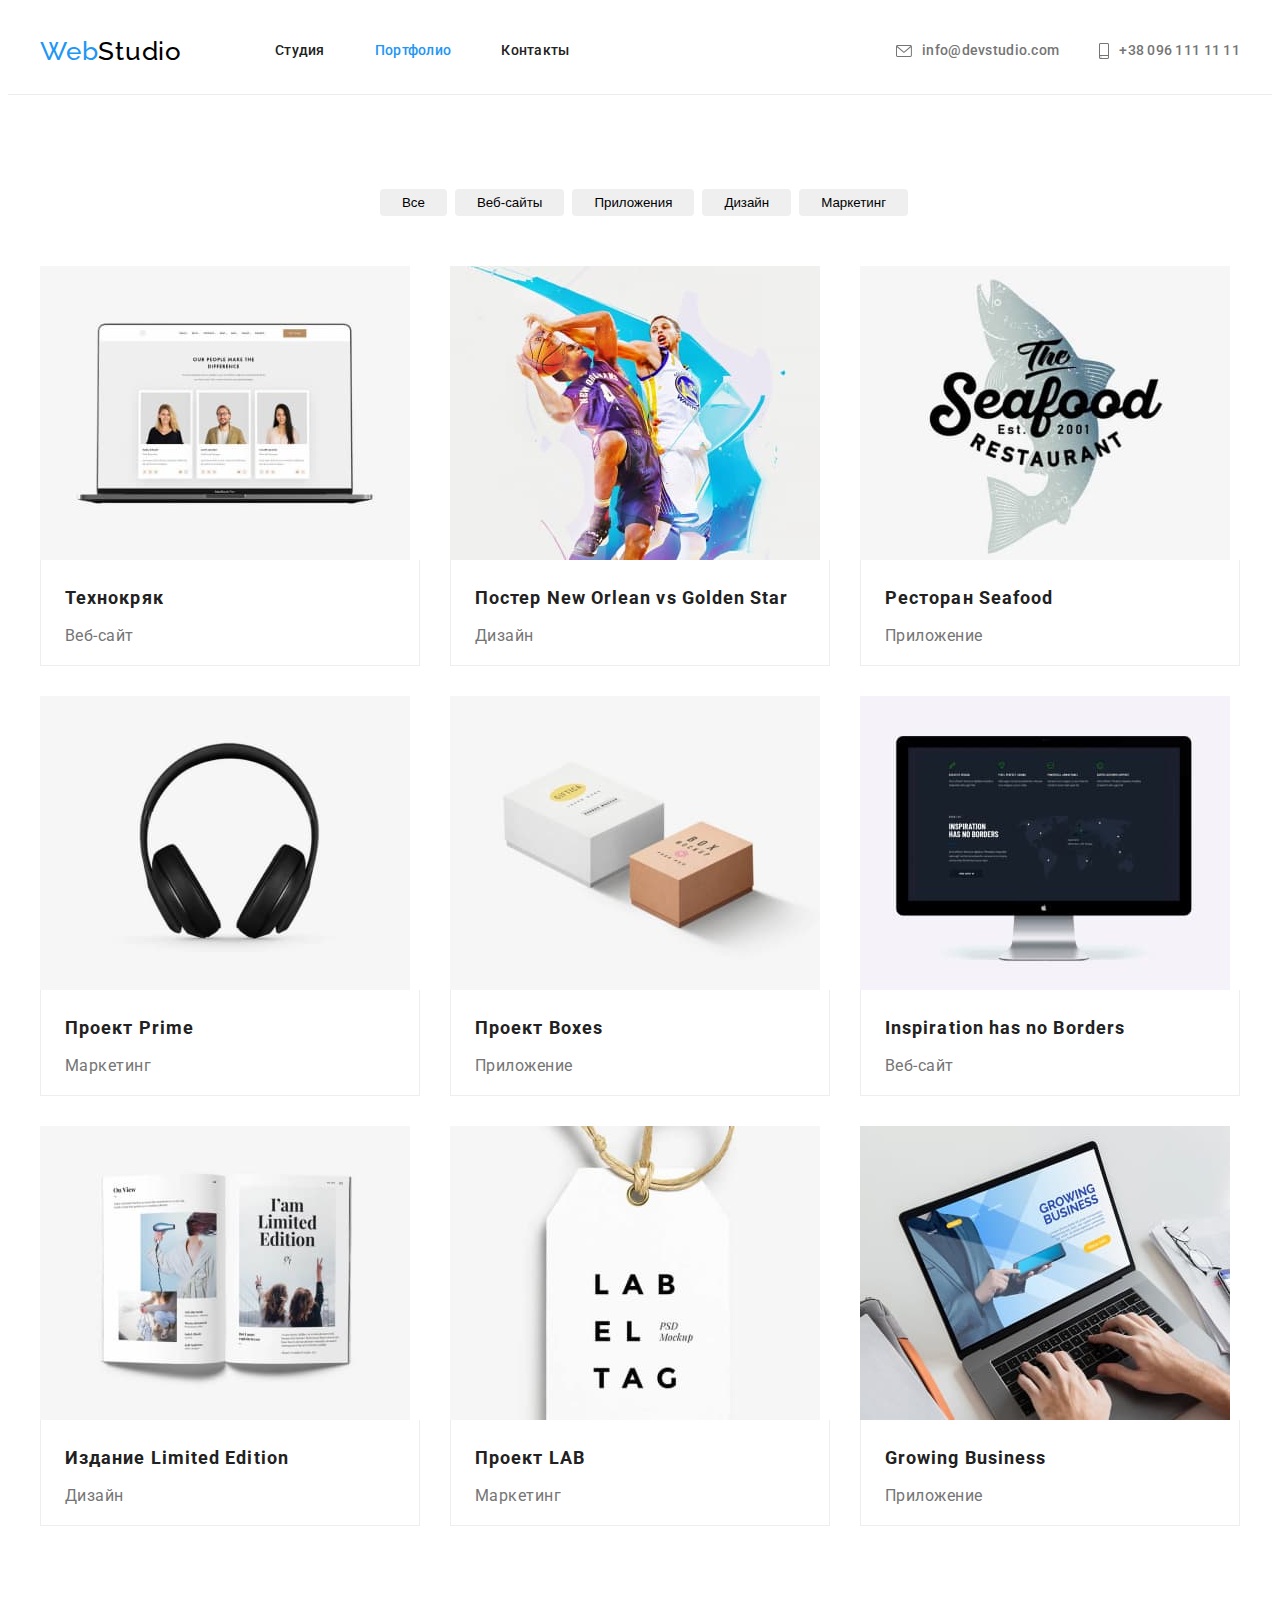
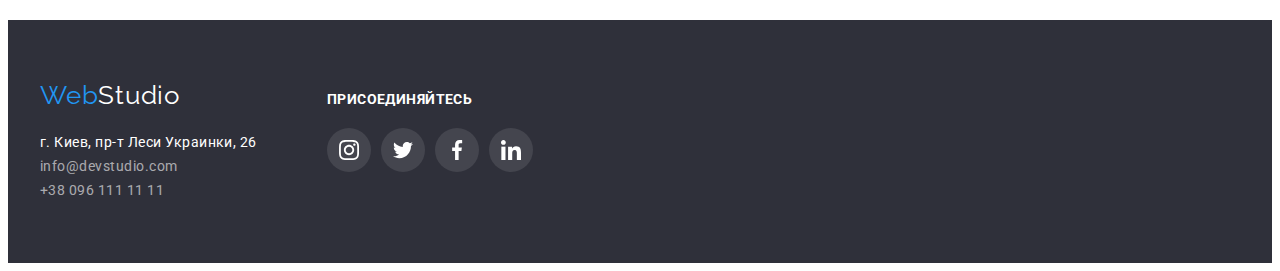
==== portfolio.html @ 00ef2872 "21-03" ====
<!DOCTYPE html>
<html lang="ru">
<head>
    <meta charset="UTF-8">
    <meta http-equiv="X-UA-Compatible" content="IE=edge">
    <meta name="viewport" content="width=device-width, initial-scale=1.0">
    <title>Document</title>
    <link rel="stylesheet" href="https://cdnjs.cloudflare.com/ajax/libs/modern-normalize/1.0.0/modern-normalize.min.css"
        integrity="sha512-ISS7cAi1PEhQ8jnbJpJZMd29NlhNj4AWYyLOSp2CE/CsHxTCu+r+t0D2yoJudVrd0/8fTVPUVDzY5Tvli75u/g=="
        crossorigin="anonymous" />
    <link rel="preconnect" href="https://fonts.gstatic.com">
    <link href="https://fonts.googleapis.com/css2?family=Raleway:wght@700&family=Roboto:wght@400;500;700;900&display=swap"
        rel="stylesheet">
    <link rel="stylesheet" href="./css/style.css">
    
</head>
<body>
    <!--Шапка сайта-->
    <header class="header">
        <div class="container page-header">
            <!--Навигация-->
            <nav>
                <!--Логотип-->
                <a href="./index.html" class="logo-header"><span>Web</span>Studio</a>
                <ul class="site-nav">
                    <li><a href="./index.html" class="link">Студия</a></li>
                    <li><a href="./portfolio.html" class="link current">Портфолио</a></li>
                    <li><a href="" class="link">Контакты</a></li>
                </ul>
            </nav>
            <ul class="communication-header">
                <li>
                    <div class="communication-header-container">
                        <svg class="communication-header-icon" width="16" height="12">
                            <use href="./images/icons.svg#icon-envelope"></use>
                        </svg>
                        <a href="mailto:info@devstudio.com" class="link">info@devstudio.com</a>
                    </div>
                </li>
                <li>
                    <div class="communication-header-container">
                        <svg class="communication-header-icon" width="10" height="16">
                            <use href="./images/icons.svg#icon-smartphone"></use>
                        </svg>
                        <a href="tel:+380961111111" class="link">+38 096 111 11 11</a>
                    </div>
                </li>
            </ul>
        </div>
    </header>
    <main>
        <!-- Секция Портфолио -->
        <h1 class="visually-hidden">Портфолио</h1>
        <!--Фильтр проектов-->
        <section class="portfoleo">
            <div class="container">
                <h2 class="visually-hidden">Фильтр проектов</h2>
                <ul class="portfoleo-filters-list">
                    <li class="portfoleo-filters-list-item">
                        <button type="button" class="portfoleo-button">Все</button>
                    </li>
                    <li class="portfoleo-filters-list-item">
                        <button type="button" class="portfoleo-button">Веб-сайты</button>
                    </li>
                    <li class="portfoleo-filters-list-item">
                        <button type="button" class="portfoleo-button">Приложения</button>
                    </li>
                    <li class="portfoleo-filters-list-item">
                        <button type="button" class="portfoleo-button">Дизайн</button>
                    </li>
                    <li class="portfoleo-filters-list-item">
                        <button type="button" class="portfoleo-button">Маркетинг</button>
                    </li>
                </ul>
                <!--Список проектов-->
                <h2 class="visually-hidden">Список проектов</h2>
                <ul class="portfoleo-project-list">
                    <li class="portfoleo-project-list-item">
                        <img src="./images/project/web-tekhnokryak.jpg" alt="На ноутбуке мужчина и две денщины" width="370">
                        <div class="portfoleo-project-wapper">
                            <h3 class="section-list">Технокряк</h3>
                            <p>Веб-сайт</p>
                        </div>
                    </li>
                    <li class="portfoleo-project-list-item">
                        <img src="./images/project/poster-basketball.jpg" alt="Двое мужчин играют в баскетбол" width="370">
                        <div class="portfoleo-project-wapper">
                            <h3 class="section-list">Постер New Orlean vs Golden Star</h3>
                            <p>Дизайн</p>
                        </div>
                    </li>
                    <li class="portfoleo-project-list-item">
                        <img src="./images/project/seafood.jpg" alt="Логотип ресторана Seafood" width="370">
                            <div class="portfoleo-project-wapper">
                            <h3 class="section-list">Ресторан Seafood</h3>
                        <p>Приложение</p>
                    </div>
                    </li>
                    <li class="portfoleo-project-list-item">
                        <img src="./images/project/project-prime.jpg" alt="Фотография наушников" width="370">
                        <div class="portfoleo-project-wapper">
                            <h3 class="section-list">Проект Prime</h3>
                            <p>Маркетинг</p>
                        </div>
                    </li>
                    <li class="portfoleo-project-list-item">
                        <img src="./images/project/project-boxes.jpg" alt="Две коробки с надписями" width="370">
                        <div class="portfoleo-project-wapper">
                            <h3 class="section-list">Проект Boxes</h3>
                            <p>Приложение</p>
                        </div>
                    </li>
                    <li class="portfoleo-project-list-item">
                        <img src="./images/project/web-inspiration.jpg" alt="Монитор с изображением страницы Веб-сайа" width="370">
                        <div class="portfoleo-project-wapper">
                            <h3 class="section-list">Inspiration has no Borders</h3>
                            <p>Веб-сайт</p>
                        </div>
                    </li>
                    <li class="portfoleo-project-list-item">
                        <img src="./images/project/limited-edition.jpg" alt="Разворот журнала" width="370">
                        <div class="portfoleo-project-wapper">
                            <h3 class="section-list">Издание Limited Edition</h3>
                            <p>Дизайн</p>
                        </div>
                    </li>
                    <li class="portfoleo-project-list-item">
                        <img src="./images/project/project-lab.jpg" alt="Изображение ярлыка" width="370">
                        <div class="portfoleo-project-wapper">
                            <h3 class="section-list">Проект LAB</h3>
                            <p>Маркетинг</p>
                        </div>
                    </li>
                    <li class="portfoleo-project-list-item">
                        <img src="./images/project/growing-business.jpg" alt="Человек работает на ноутбуке" width="370">
                        <div class="portfoleo-project-wapper">
                            <h3 class="section-list">Growing Business</h3>
                            <p>Приложение</p>
                        </div>
                    </li>
                </ul>
            </div>
        </section>
    </main>
    <!--Подвал сайта-->
    <footer>
        <div class="container">
            <!--Логотип-->
            <div class="footer-address">
                <a href="./index.html" class="logo-footer"><span>Web</span>Studio</a>
                <address class="address">
                    <p>г. Киев, пр-т Леси Украинки, 26</p>
                    <ul class="communication-footer">
                        <li><a href="mailto:info@devstudio.com" class="link">info@devstudio.com</a></li>
                        <li><a href="tel:+380961111111" class="link">+38 096 111 11 11</a></li>
                    </ul>
                </address>
            </div>
            <div class="footer-social">
                <p>присоединяйтесь</p>
                <ul class="footer-social-list">
                    <li class="footer-social-list-item"><a href="https://www.instagram.com/" class="social-list-link">
                            <svg class="footer-social-list-icon">
                                <use href="./images/icons.svg#icon-instagram"></use>
                            </svg>
                        </a>
                    </li>
                    <li class="footer-social-list-item"><a href="https://twitter.com/" class="social-list-link">
                            <svg class="footer-social-list-icon">
                                <use href="./images/icons.svg#icon-twitter"></use>
                            </svg>
                        </a>
                    </li>
                    <li class="footer-social-list-item"><a href="" class="social-list-link">
                            <svg class="footer-social-list-icon">
                                <use href="./images/icons.svg#icon-facebook"></use>
                            </svg>
                        </a>
                    </li>
                    <li class="footer-social-list-item"><a href="https://www.linkedin.com/" class="social-list-link">
                            <svg class="footer-social-list-icon">
                                <use href="./images/icons.svg#icon-linkedin"></use>
                            </svg>
                        </a>
                    </li>
                </ul>
            </div>
        </div>
    </footer>
</body>
</html>
---- css/style.css ----
/* Основной цвет текста #757575 */
/* Вторичный цвет текста #212121 */
/* Синий цвет #2196F3 */
/* Белый цвет #FFFFFF */
/* Цвет ссылок футера rgba(255, 255, 255, 0.6) */
/* Вторичный цвет фона #F5F4FA */

:root {
  --primary-text-color: #757575;
  --primary-section-text-color: #ffffff;
  --primary-section-background-color: #2f303a;
  --footer-section-background-color: #2f303a;
  --footer-social-background-color: rgba(255, 255, 255, 0.1);
  --title-text-color: #212121;
  --accent-color: #2196f3;
  --primary-background-color: #ffffff;
  --second-background-color: #f5f4fa;
  --logo-header-color: #000000;
  --logo-footer-color: #ffffff;
  --communication-footer-color: rgb(255, 255, 255, 0.6);
  --color-text-btn: #ffffff;
  --btn-hover-color: #188ce8;
  --social-primary-color: #afb1b8;
  --regular-client-link-primary-color: #afb1b8;
  --social-second-color: #ffffff;
}

/* Сброс стилей для h1-h6, p */
h1,
h2,
h3,
h4,
h5,
h6,
p {
  margin: 0;
}

/* Убираем маркеры из списков */
ul {
  list-style: none;
  margin: 0;
  padding: 0;
}

img {
  display: block;
}
body {
  /* Подгружаем шрифты */
  font-family: 'Roboto', sans-serif;
  letter-spacing: 0.03em;
  /* Основной цвет текста #757575 */
  color: var(--primary-text-color);

  /* Основной цвет фона #ffffff */
  background-color: var(---primary-background-color);
}

/* ==========Прячем ненужные заголовки */
.visually-hidden {
  position: absolute !important;
  clip: rect(1px 1px 1px 1px); /* IE6, IE7 */
  clip: rect(1px, 1px, 1px, 1px);
  padding: 0 !important;
  border: 0 !important;
  height: 1px !important;
  width: 1px !important;
  overflow: hidden;
}
/* ===Класс КОНТЕЙНЕР */
.container {
  width: 1200px;
  margin: 0 auto;
  padding: 0 15px;
}

.page-header,
.page-header nav,
.site-nav,
.communication-header {
  display: flex;
  align-items: center;
}
.page-header {
  justify-content: space-between;
  align-items: center;
  padding: 25px 0;
}

/* Задаем стиль для h2 */
.container h2 {
  font-weight: bold;
  font-size: 36px;
  line-height: 1.17;
  text-align: center;
  margin-bottom: 50px;
}

/* ===Класс Секция */
.section {
  padding-top: 94px;
  padding-bottom: 94px;
}
/* =======================ШАПКА САЙТА========================= */
/* Шапка сайта */
.page-header {
  background-color: var(--header-background-color);
  font-weight: 500;
  font-size: 14px;
  line-height: 1.14;
  letter-spacing: 0.02em;
}

/* Логотип в шапке */

.logo-header {
  display: inline-block;
  font-family: 'Raleway', sans-serif;
  font-size: 26px;
  line-height: 1.19;
  letter-spacing: 0.03em;
  color: var(--logo-header-color); /* Черный цвет логотипа #000000 */
  text-decoration: none;
  margin-right: 93px;
}
.site-nav .link {
  display: inline-block;
  margin-right: 50px;
}

.header {
  border-bottom: 1px solid #ececec;
}
.logo-header > span {
  color: var(--accent-color);
}

/* Навигация */

.site-nav .link {
  color: var(--title-text-color); /* Вторичный цвет текста #212121 */
  text-decoration: none;
}
.site-nav .link:hover,
.site-nav .link:focus {
  color: var(--accent-color); /* Синий цвет #2196F3 */
}
/* Активная страница */
.site-nav .link.current {
  color: var(--accent-color);
}
/* Коммуникация (шапка) */

.communication-header li:not(:last-child) {
  margin-right: 30px;
}
.communication-header .link {
  display: flex;
  align-items: center;
  text-decoration: none;
  color: currentColor;
}
.communication-header-container {
  display: flex;
  justify-content: center;
  align-content: center;
}
.communication-header-container .link {
  display: flex;
  justify-content: center;
  align-content: center;
}
.communication-header-icon {
  margin: 10px;
}
.communication-header .link:hover,
.communication-header .link:focus {
  color: var(--accent-color); /* Синий цвет #2196F3 */
}

/* ================================================ */
/* ================ОСНОВНАЯ СТРАНИЦА================================ */
/* Основная секця */
.hero {
  background-color: var(--primary-section-background-color);
  padding: 200px 0;
  background-image: linear-gradient(
      rgba(47, 48, 58, 0.4),
      rgba(47, 48, 58, 0.4)
    ),
    url(../images/bg.jpg);
  background-repeat: no-repeat;
  background-size: cover;
  min-width: 1600px;
}

.hero-title {
  font-weight: 900;
  font-size: 44px;
  line-height: 1.36;
  text-align: center;
  letter-spacing: 0.06em;
  text-transform: uppercase;
  color: var(--primary-section-text-color);
  max-width: 700px;
  margin: 0 auto;
  margin-bottom: 30px;
}

/* Свойство Кнопки (button)смотри в разделе "Кнопкм" */

/* Общее для секций (шрифты h2 h3) */
.section-title {
  color: var(--title-text-color); /* Вторичный цвет текста #212121 */
}
.section-list {
  color: var(--title-text-color); /* Вторичный цвет текста #212121 */
}
/* Секция  Особенности */

.container .feature-list {
  font-weight: bold;
  font-size: 14px;
  line-height: 1.14;
  display: flex;
  margin-left: -30px;
  margin-top: -30px;
}
.feature-logo {
  display: flex;
  width: 270px;
  height: 120px;
  background-color: var(--second-background-color);
  margin-bottom: 30px;
}
.feature-logo-icon {
  width: 70px;
  height: 70px;
  padding: auto;
  margin: auto;
}
.container .feature-list-item {
  width: calc(100% / 4 - 30px);
  margin-left: 30px;
  margin-top: 30px;
}
.feature p {
  font-size: 14px;
  line-height: 1.71;
  padding-top: 10px;
  font-family: Roboto;
}
.feature h3 {
  letter-spacing: 0.03em;
  text-transform: uppercase;
}

/* Секция  Чем мы занимаемся */
.container .business-list {
  display: flex;
  margin-left: -30px;
  margin-top: -30px;
  padding-bottom: 50px;
}
.container .business-list-item {
  width: calc(100% / 3 - 30px);
  margin-left: 30px;
  margin-top: 30px;
}

/* Секция  Наша команда */
.command {
  background-color: var(--second-background-color);
}
.container .command-list {
  display: flex;
  margin-left: -30px;
  margin-top: -30px;
}

.command-wapper {
  display: block;
  padding-top: 30px;
  border-bottom: 2px solid #a5a5a9;
  border-bottom-right-radius: 6px;
  border-bottom-left-radius: 6px;
  background-color: var(--primary-background-color);
  padding-left: 44px;
  padding-right: 44px;
}
.container .command-list-item {
  width: calc(100% / 4 - 30px);
  margin-left: 30px;
  margin-top: 30px;
  border-bottom-right-radius: 6px;
  border-bottom-left-radius: 6px;
  box-shadow: 0px 4px 4px 0px #9e9da1;
}

.command h3 {
  font-weight: 500;
  font-size: 16px;
  line-height: 1.19;
  text-align: center;
  margin-bottom: 10px;
}
.command p {
  font-size: 16px;
  line-height: 1.19;
  text-align: center;
  margin-bottom: 16px;
}
.social-list {
  display: flex;
  justify-content: space-between;
}
.social-list-link {
  display: flex;
  width: 44px;
  height: 44px;
  border-radius: 50%;
  justify-content: center;
  align-items: center;
  margin-bottom: 30px;
}
.social-list-icon {
  width: 20px;
  height: 20px;
  fill: var(--social-primary-color);
}
.social-list-link:hover .social-list-icon,
.social-list-link:focus .social-list-icon {
  fill: var(--social-second-color);
}
.social-list-link:hover,
.social-list-link:focus {
  background-color: var(--accent-color);
}

/* Постоянные клиенты */

.regular-client-list {
  display: flex;
  justify-content: space-between;
}
.regular-client-link {
  display: flex;
  width: 170px;
  height: 90px;
  justify-content: center;
  align-items: center;
  border: 1px solid var(--regular-client-link-primary-color);
  border-radius: 4px;
  fill: var(--regular-client-link-primary-color);
}
.regular-client-link:hover,
.regular-client-link:focus {
  fill: var(--accent-color);
  border-color: var(--accent-color);
}
/* ================================================ */
/* ===================ПОРТФОЛИО============================= */
/* Страница Портфолио */
.portfoleo {
  padding-top: 94px;
  padding-bottom: 94px;
}
/* Секция  Фильтр проектов */
.filters {
  font-weight: 500;
  font-size: 16px;
  line-height: 1.62;
  text-align: center;
}
.portfoleo-filters-list {
  display: flex;
  justify-content: center;
}

.portfoleo-filters-list-item {
  margin-left: 8px;
}
/* Секция  Список проектов */

.container .portfoleo-project-list {
  display: flex;
  flex-wrap: wrap;
  margin-left: -30px;
  margin-top: -30px;
  padding-top: 50px;
}
.container .portfoleo-project-list-item {
  width: calc(100% / 3 - 30px);
  margin-left: 30px;
  margin-top: 30px;
}
.portfoleo-project-list-item:hover {
  box-shadow: 0px 4px 4px 0px #bfbfbf, 0px 4px 4px 0px #f0f0f0,
    1px 4px 6px 0px #d9d9d9;
  cursor: pointer;
}
.portfoleo-project-wapper {
  display: block;
  border: 1px solid #eeeeee;
  border-top: none;
  padding: 20px 24px;
}

.portfoleo-project-wapper h3 {
  font-weight: bold;
  font-size: 18px;
  line-height: 2;
  letter-spacing: 0.06em;
  margin-bottom: 10px;
}
.portfoleo-project p {
  font-size: 16px;
  line-height: 1.87;
  margin: 10px auto;
}

/* ================================================ */

/* ====================КНОПКИ САЙТА============================ */
/* Кнопки */
.button {
  font-family: inherit;
  cursor: pointer;
}
.hero-btn {
  font-weight: bold;
  font-size: 16px;
  line-height: 1.87;
  text-align: center;
  letter-spacing: 0.06em;
  color: var(--color-text-btn);
  background-color: var(--accent-color);
  margin: 0 auto;
  display: block;
  border-radius: 5px;
}
.hero-btn:hover,
.hero-btn:focus {
  color: var(--color-text-btn);
  background-color: var(--btn-hover-color);
}

.portfoleo-filters-list-item .portfoleo-button {
  border: none;
  color: var(title-text-color);
  background-color: var(second-background-colorolor);
  border-radius: 4px;
  padding: 6px 22px;
}
.portfoleo-filters-list-item .portfoleo-button:hover,
.portfoleo-filters-list-item .portfoleo-button:focus {
  color: var(--primary-section-text-color);
  background-color: var(--accent-color);
  box-shadow: 0px 4px 2px 0px #9e9da1;
  cursor: pointer;
}
/* ================================================ */
/* ===================ПОДВАЛ САЙТА============================= */

/* Подвал сайта */
footer {
  color: var(--logo-footer-color);
  background-color: var(--footer-section-background-color);
}
footer .container {
  display: flex;
  padding: 60px 0;
}
/* footer p {
  padding-bottom: 10px;
} */
/* Логотип в подвале */
.logo-footer {
  font-family: 'Raleway', sans-serif;
  font-size: 26px;
  line-height: 1.19;
  letter-spacing: 0.03em;
  text-decoration: none;
  color: var(--logo-footer-color);
  -bottom: 20px;
}
.logo-footer > span {
  color: var(--accent-color);
}
.address {
  font-size: 14px;
  font-style: normal;
  line-height: 1.71;
  padding-top: 20px;
}
/* Коммуникация (подвал) */
footer {
  display: flex;
  justify-content: flex-start;
}
.communication-footer .link {
  font-size: 14px;
  line-height: 1.71;
  color: var(--communication-footer-color);
  text-decoration: none;
  padding-top: 10px;
}
.communication-footer .link:hover,
.communication-footer .link:focus {
  color: var(--accent-color); /* Синий цвет #2196F3 */
}
.footer-social {
  display: flex;
  flex-direction: column;
  width: 206px;
  height: 80px;
  margin-left: 70px;
  margin-top: 12px;
}
.footer-social p {
  font-weight: bold;
  font-size: 14px;
  line-height: 1.14;
  letter-spacing: 0.03em;
  text-transform: uppercase;
  color: var(--primary-section-text-color);
  margin-bottom: 20px;
}
.footer-social-list {
  display: flex;
  justify-content: space-between;
  align-items: center;
}
.footer-social-list-item {
  width: 44px;
  height: 44px;
  background-color: var(--footer-social-background-color);
  border-radius: 50%;
}
.footer-social-list-icon {
  width: 20px;
  height: 20px;
  fill: var(--logo-footer-color);
}
/* ================================================ */
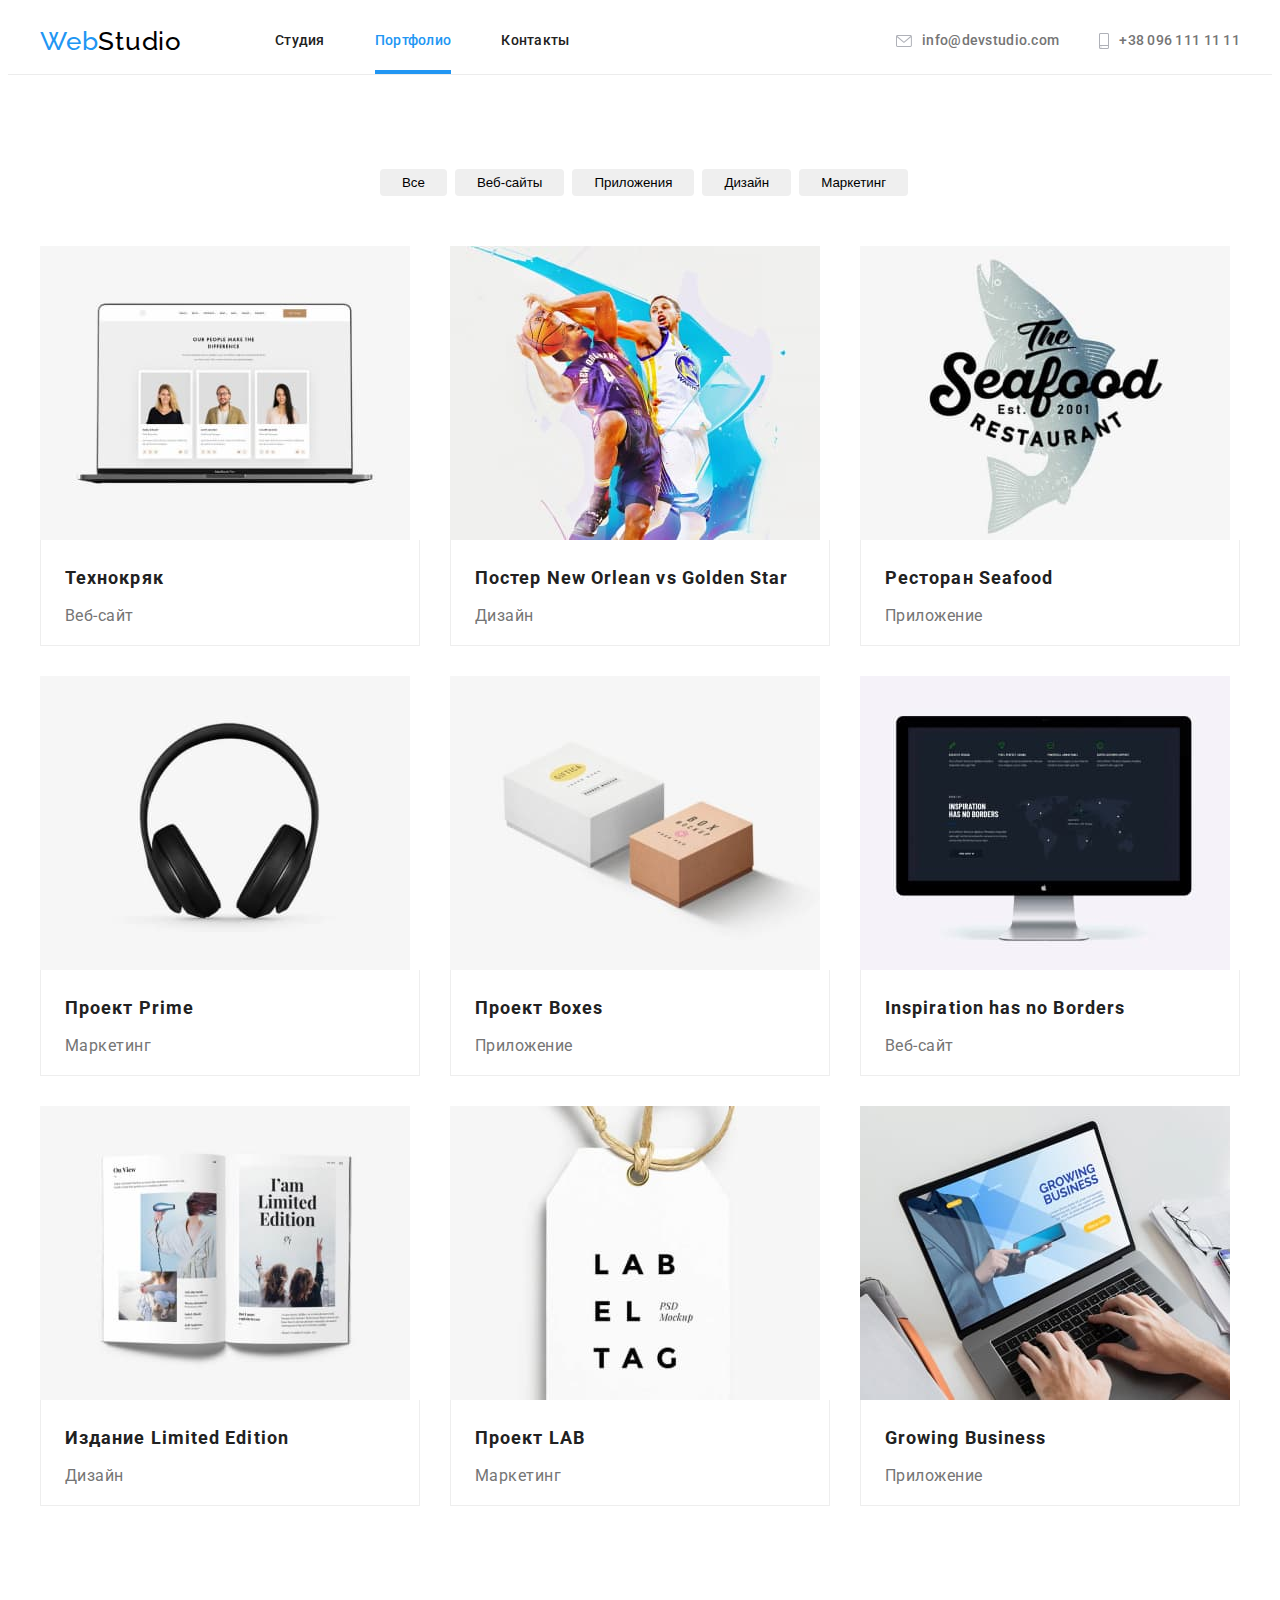
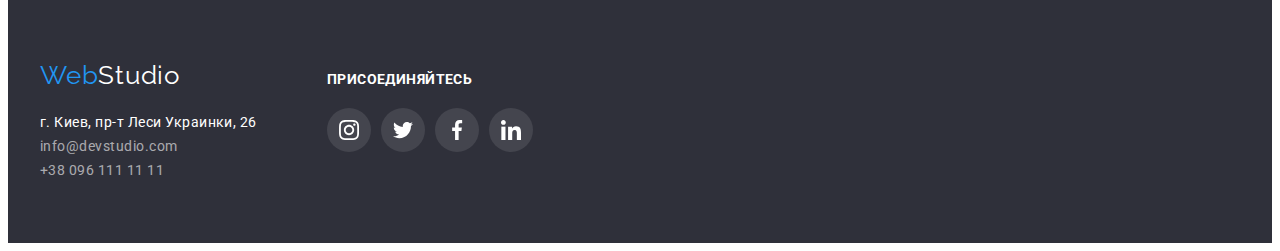
==== commit dd78e76c: "22-03" ====
--- a/portfolio.html
+++ b/portfolio.html
@@ -31,18 +31,20 @@
             <ul class="communication-header">
                 <li>
                     <div class="communication-header-container">
-                        <svg class="communication-header-icon" width="16" height="12">
-                            <use href="./images/icons.svg#icon-envelope"></use>
-                        </svg>
-                        <a href="mailto:info@devstudio.com" class="link">info@devstudio.com</a>
+                        <a href="mailto:info@devstudio.com" class="link">
+                            <svg class="communication-header-icon" width="16" height="12">
+                                <use href="./images/icons.svg#icon-envelope"></use>
+                            </svg>
+                            info@devstudio.com</a>
                     </div>
                 </li>
                 <li>
                     <div class="communication-header-container">
-                        <svg class="communication-header-icon" width="10" height="16">
-                            <use href="./images/icons.svg#icon-smartphone"></use>
-                        </svg>
-                        <a href="tel:+380961111111" class="link">+38 096 111 11 11</a>
+                        <a href="tel:+380961111111" class="link">
+                            <svg class="communication-header-icon" width="10" height="16">
+                                <use href="./images/icons.svg#icon-smartphone"></use>
+                            </svg>
+                            +38 096 111 11 11</a>
                     </div>
                 </li>
             </ul>
--- a/css/style.css
+++ b/css/style.css
@@ -82,11 +82,6 @@
   display: flex;
   align-items: center;
 }
-.page-header {
-  justify-content: space-between;
-  align-items: center;
-  padding: 25px 0;
-}
 
 /* Задаем стиль для h2 */
 .container h2 {
@@ -105,6 +100,8 @@
 /* =======================ШАПКА САЙТА========================= */
 /* Шапка сайта */
 .page-header {
+  justify-content: space-between;
+  align-items: center;
   background-color: var(--header-background-color);
   font-weight: 500;
   font-size: 14px;
@@ -141,11 +138,25 @@
 .site-nav .link {
   color: var(--title-text-color); /* Вторичный цвет текста #212121 */
   text-decoration: none;
-}
+  position: relative;
+  padding: 25px 0;
+}
+.site-nav .current::after {
+  content: '';
+  height: 4px;
+  width: 100%;
+  background-color: var(--accent-color);
+  display: block;
+  position: absolute;
+  top: calc(100% - 4px);
+  right: 0;
+}
+
 .site-nav .link:hover,
 .site-nav .link:focus {
   color: var(--accent-color); /* Синий цвет #2196F3 */
 }
+
 /* Активная страница */
 .site-nav .link.current {
   color: var(--accent-color);
@@ -176,7 +187,14 @@
 }
 .communication-header .link:hover,
 .communication-header .link:focus {
-  color: var(--accent-color); /* Синий цвет #2196F3 */
+  color: var(--accent-color);
+  /* Синий цвет #2196F3 */
+}
+.link svg {
+  fill: var(--regular-client-link-primary-color);
+}
+.link:hover svg {
+  fill: var(--accent-color);
 }
 
 /* ================================================ */
@@ -192,7 +210,7 @@
     url(../images/bg.jpg);
   background-repeat: no-repeat;
   background-size: cover;
-  min-width: 1600px;
+  width: 100vw;
 }
 
 .hero-title {
@@ -426,6 +444,7 @@
 /* Кнопки */
 .button {
   font-family: inherit;
+  border-bottom-width: 0;
   cursor: pointer;
 }
 .hero-btn {
@@ -438,7 +457,9 @@
   background-color: var(--accent-color);
   margin: 0 auto;
   display: block;
+  border: 0px;
   border-radius: 5px;
+  padding: 10px 32px;
 }
 .hero-btn:hover,
 .hero-btn:focus {
@@ -544,3 +565,45 @@
   fill: var(--logo-footer-color);
 }
 /* ================================================ */
+
+.backdrop {
+  position: fixed;
+  top: 0;
+  left: 0;
+  width: 100vw;
+  height: 100vh;
+  background-color: rgba(0, 0, 0, 0.2);
+
+  transition: all 500ms linear;
+}
+
+.modal {
+  position: absolute;
+  top: 50%;
+  left: 50%;
+  transform: translate(-50%, -50%);
+  width: 528px;
+  height: 581px;
+  background-color: var(--primary-background-color);
+  box-shadow: 0px 1px 3px rgba(0, 0, 0, 0.12), 0px 1px 1px rgba(0, 0, 0, 0.14),
+    0px 2px 1px rgba(0, 0, 0, 0.2);
+  border-radius: 4px;
+}
+
+.modal-close-btn {
+  position: absolute;
+  top: 8px;
+  right: 8px;
+  width: 30px;
+  height: 30px;
+  background-color: #ffffff;
+  border: 1px solid rgba(0, 0, 0, 0.1);
+  border-radius: 50%;
+  cursor: pointer;
+}
+
+.is-hidden {
+  opacity: 0;
+  visibility: hidden;
+  pointer-events: none;
+}
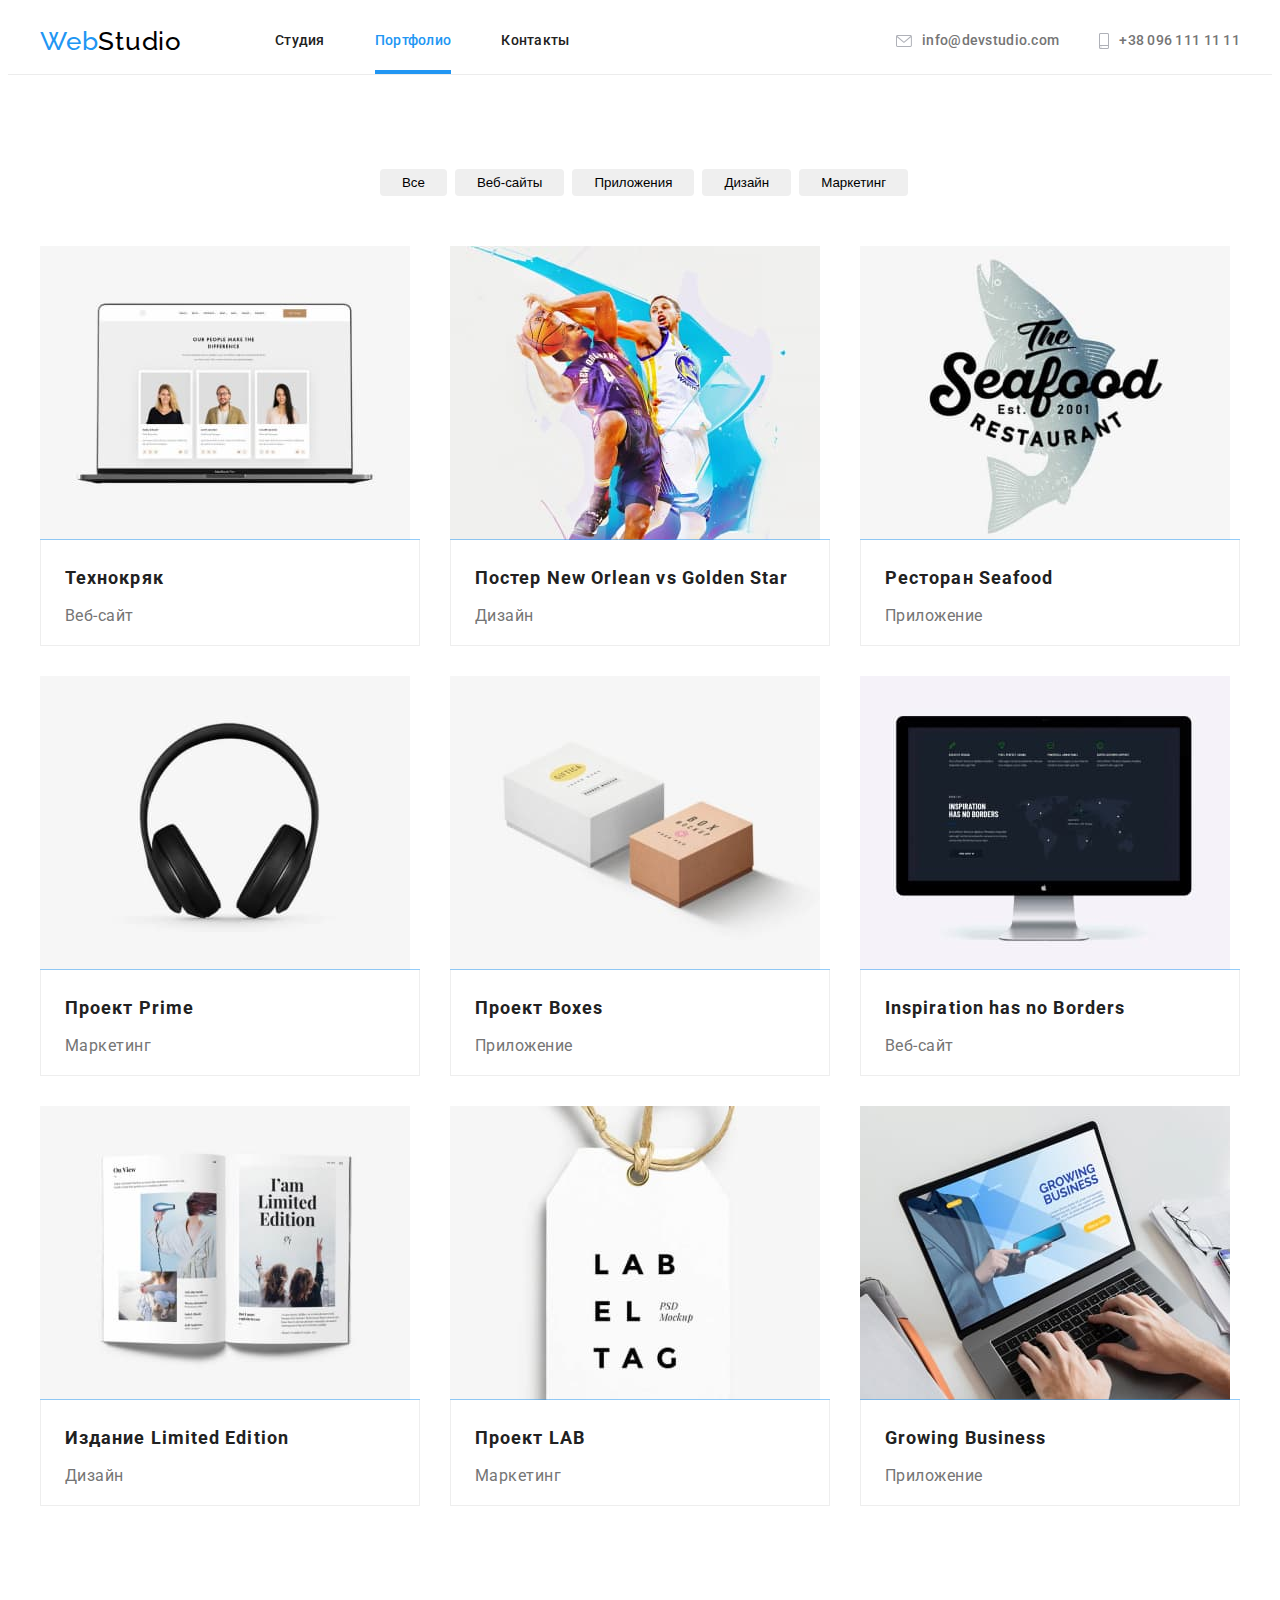
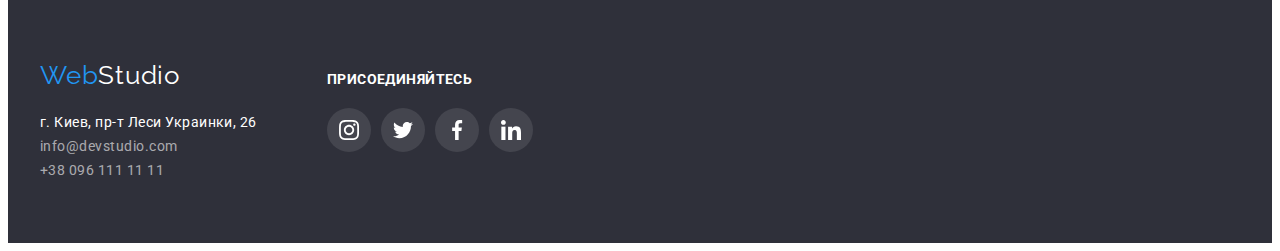
==== commit 95024bb5: "dz-5" ====
--- a/portfolio.html
+++ b/portfolio.html
@@ -78,63 +78,99 @@
                 <h2 class="visually-hidden">Список проектов</h2>
                 <ul class="portfoleo-project-list">
                     <li class="portfoleo-project-list-item">
-                        <img src="./images/project/web-tekhnokryak.jpg" alt="На ноутбуке мужчина и две денщины" width="370">
+                        <div class="portfoleo-projekt-list-item-text-box">
+                            <img src="./images/project/web-tekhnokryak.jpg" alt="На ноутбуке мужчина и две денщины" width="370">
+                            <p class="portfoleo-project-list-text">Технокряк это современная площадка распространения коронавируса. Компании используют эту платформу для цифрового шпионажа и атак на защищённые сервера конкурентов.
+                            </p>
+                        </div>
                         <div class="portfoleo-project-wapper">
                             <h3 class="section-list">Технокряк</h3>
                             <p>Веб-сайт</p>
                         </div>
                     </li>
                     <li class="portfoleo-project-list-item">
-                        <img src="./images/project/poster-basketball.jpg" alt="Двое мужчин играют в баскетбол" width="370">
+                        <div class="portfoleo-projekt-list-item-text-box">
+                            <img src="./images/project/poster-basketball.jpg" alt="Двое мужчин играют в баскетбол" width="370">
+                            <p class="portfoleo-project-list-text">Технокряк это современная площадка распространения коронавируса. Компании используют эту платформу для цифрового шпионажа и атак на защищённые сервера конкурентов.
+                            </p>
+                        </div>
                         <div class="portfoleo-project-wapper">
                             <h3 class="section-list">Постер New Orlean vs Golden Star</h3>
                             <p>Дизайн</p>
                         </div>
                     </li>
                     <li class="portfoleo-project-list-item">
-                        <img src="./images/project/seafood.jpg" alt="Логотип ресторана Seafood" width="370">
-                            <div class="portfoleo-project-wapper">
+                        <div class="portfoleo-projekt-list-item-text-box">
+                            <img src="./images/project/seafood.jpg" alt="Логотип ресторана Seafood" width="370">
+                            <p class="portfoleo-project-list-text">Технокряк это современная площадка распространения коронавируса. Компании используют эту платформу для цифрового шпионажа и атак на защищённые сервера конкурентов.
+                            </p>
+                        </div>
+                        <div class="portfoleo-project-wapper">
                             <h3 class="section-list">Ресторан Seafood</h3>
-                        <p>Приложение</p>
-                    </div>
-                    </li>
-                    <li class="portfoleo-project-list-item">
-                        <img src="./images/project/project-prime.jpg" alt="Фотография наушников" width="370">
+                            <p>Приложение</p>
+                        </div>
+                    </li>
+                    <li class="portfoleo-project-list-item">
+                        <div class="portfoleo-projekt-list-item-text-box">
+                            <img src="./images/project/project-prime.jpg" alt="Фотография наушников" width="370">
+                            <p class="portfoleo-project-list-text">Технокряк это современная площадка распространения коронавируса. Компании используют эту платформу для цифрового шпионажа и атак на защищённые сервера конкурентов.
+                            </p>
+                        </div>
                         <div class="portfoleo-project-wapper">
                             <h3 class="section-list">Проект Prime</h3>
                             <p>Маркетинг</p>
                         </div>
                     </li>
                     <li class="portfoleo-project-list-item">
-                        <img src="./images/project/project-boxes.jpg" alt="Две коробки с надписями" width="370">
+                        <div class="portfoleo-projekt-list-item-text-box">
+                            <img src="./images/project/project-boxes.jpg" alt="Две коробки с надписями" width="370">
+                            <p class="portfoleo-project-list-text">Технокряк это современная площадка распространения коронавируса. Компании используют эту платформу для цифрового шпионажа и атак на защищённые сервера конкурентов.
+                            </p>
+                        </div>
                         <div class="portfoleo-project-wapper">
                             <h3 class="section-list">Проект Boxes</h3>
                             <p>Приложение</p>
                         </div>
                     </li>
                     <li class="portfoleo-project-list-item">
-                        <img src="./images/project/web-inspiration.jpg" alt="Монитор с изображением страницы Веб-сайа" width="370">
+                        <div class="portfoleo-projekt-list-item-text-box">
+                            <img src="./images/project/web-inspiration.jpg" alt="Монитор с изображением страницы Веб-сайа" width="370">
+                            <p class="portfoleo-project-list-text">Технокряк это современная площадка распространения коронавируса. Компании используют эту платформу для цифрового шпионажа и атак на защищённые сервера конкурентов.
+                            </p>
+                        </div>
                         <div class="portfoleo-project-wapper">
                             <h3 class="section-list">Inspiration has no Borders</h3>
                             <p>Веб-сайт</p>
                         </div>
                     </li>
                     <li class="portfoleo-project-list-item">
-                        <img src="./images/project/limited-edition.jpg" alt="Разворот журнала" width="370">
+                        <div class="portfoleo-projekt-list-item-text-box">
+                            <img src="./images/project/limited-edition.jpg" alt="Разворот журнала" width="370">
+                            <p class="portfoleo-project-list-text">Технокряк это современная площадка распространения коронавируса. Компании используют эту платформу для цифрового шпионажа и атак на защищённые сервера конкурентов.
+                            </p>
+                        </div>
                         <div class="portfoleo-project-wapper">
                             <h3 class="section-list">Издание Limited Edition</h3>
                             <p>Дизайн</p>
                         </div>
                     </li>
                     <li class="portfoleo-project-list-item">
-                        <img src="./images/project/project-lab.jpg" alt="Изображение ярлыка" width="370">
+                        <div class="portfoleo-projekt-list-item-text-box">
+                            <img src="./images/project/project-lab.jpg" alt="Изображение ярлыка" width="370">
+                            <p class="portfoleo-project-list-text">Технокряк это современная площадка распространения коронавируса. Компании используют эту платформу для цифрового шпионажа и атак на защищённые сервера конкурентов.
+                            </p>
+                        </div>
                         <div class="portfoleo-project-wapper">
                             <h3 class="section-list">Проект LAB</h3>
                             <p>Маркетинг</p>
                         </div>
                     </li>
                     <li class="portfoleo-project-list-item">
-                        <img src="./images/project/growing-business.jpg" alt="Человек работает на ноутбуке" width="370">
+                        <div class="portfoleo-projekt-list-item-text-box">
+                            <img src="./images/project/growing-business.jpg" alt="Человек работает на ноутбуке" width="370">
+                            <p class="portfoleo-project-list-text">Технокряк это современная площадка распространения коронавируса. Компании используют эту платформу для цифрового шпионажа и атак на защищённые сервера конкурентов.
+                            </p>
+                        </div>
                         <div class="portfoleo-project-wapper">
                             <h3 class="section-list">Growing Business</h3>
                             <p>Приложение</p>
--- a/css/style.css
+++ b/css/style.css
@@ -23,6 +23,7 @@
   --social-primary-color: #afb1b8;
   --regular-client-link-primary-color: #afb1b8;
   --social-second-color: #ffffff;
+  --portfoleo-project-list-text-color: #ffffff;
 }
 
 /* Сброс стилей для h1-h6, p */
@@ -140,6 +141,8 @@
   text-decoration: none;
   position: relative;
   padding: 25px 0;
+  transition-duration: 250ms;
+  transition-timing-function: cubic-bezier(0.4, 0, 0.2, 1);
 }
 .site-nav .current::after {
   content: '';
@@ -171,6 +174,8 @@
   align-items: center;
   text-decoration: none;
   color: currentColor;
+  transition-duration: 250ms;
+  transition-timing-function: cubic-bezier(0.4, 0, 0.2, 1);
 }
 .communication-header-container {
   display: flex;
@@ -285,6 +290,23 @@
   width: calc(100% / 3 - 30px);
   margin-left: 30px;
   margin-top: 30px;
+  position: relative;
+}
+.business-list-item-text {
+  font-weight: bold;
+  font-size: 14px;
+  line-height: 1.14;
+  text-align: center;
+  letter-spacing: 0.03em;
+  text-transform: uppercase;
+  color: var(--primary-section-text-color);
+  background: rgba(47, 48, 58, 0.8);
+  padding: 26px 0;
+}
+.business-list-item-text-box {
+  position: absolute;
+  bottom: 0;
+  width: 100%;
 }
 
 /* Секция  Наша команда */
@@ -341,6 +363,8 @@
   justify-content: center;
   align-items: center;
   margin-bottom: 30px;
+  transition-duration: 250ms;
+  transition-timing-function: cubic-bezier(0.4, 0, 0.2, 1);
 }
 .social-list-icon {
   width: 20px;
@@ -371,6 +395,8 @@
   border: 1px solid var(--regular-client-link-primary-color);
   border-radius: 4px;
   fill: var(--regular-client-link-primary-color);
+  transition-duration: 250ms;
+  transition-timing-function: cubic-bezier(0.4, 0, 0.2, 1);
 }
 .regular-client-link:hover,
 .regular-client-link:focus {
@@ -417,7 +443,31 @@
   box-shadow: 0px 4px 4px 0px #bfbfbf, 0px 4px 4px 0px #f0f0f0,
     1px 4px 6px 0px #d9d9d9;
   cursor: pointer;
-}
+  transition-duration: 250ms;
+  transition-timing-function: cubic-bezier(0.4, 0, 0.2, 1);
+}
+
+.portfoleo-project-list-text {
+  font-size: 18px;
+  line-height: 1.56;
+  letter-spacing: 0.03em;
+  color: var(--portfoleo-project-list-text-color);
+  background: rgba(33, 150, 243, 0.9);
+  padding: 63px 24px;
+  position: absolute;
+  bottom: 0;
+  transform: translateY(100%);
+  transition-duration: 250ms;
+  transition-timing-function: cubic-bezier(0.4, 0, 0.2, 1);
+}
+.portfoleo-projekt-list-item-text-box {
+  position: relative;
+  overflow: hidden;
+}
+.portfoleo-project-list-item:hover .portfoleo-project-list-text {
+  transform: translateY(0);
+}
+
 .portfoleo-project-wapper {
   display: block;
   border: 1px solid #eeeeee;
@@ -465,6 +515,8 @@
 .hero-btn:focus {
   color: var(--color-text-btn);
   background-color: var(--btn-hover-color);
+  transition-duration: 250ms;
+  transition-timing-function: cubic-bezier(0.4, 0, 0.2, 1);
 }
 
 .portfoleo-filters-list-item .portfoleo-button {
@@ -493,9 +545,7 @@
   display: flex;
   padding: 60px 0;
 }
-/* footer p {
-  padding-bottom: 10px;
-} */
+
 /* Логотип в подвале */
 .logo-footer {
   font-family: 'Raleway', sans-serif;
@@ -526,6 +576,8 @@
   color: var(--communication-footer-color);
   text-decoration: none;
   padding-top: 10px;
+  transition-duration: 250ms;
+  transition-timing-function: cubic-bezier(0.4, 0, 0.2, 1);
 }
 .communication-footer .link:hover,
 .communication-footer .link:focus {
